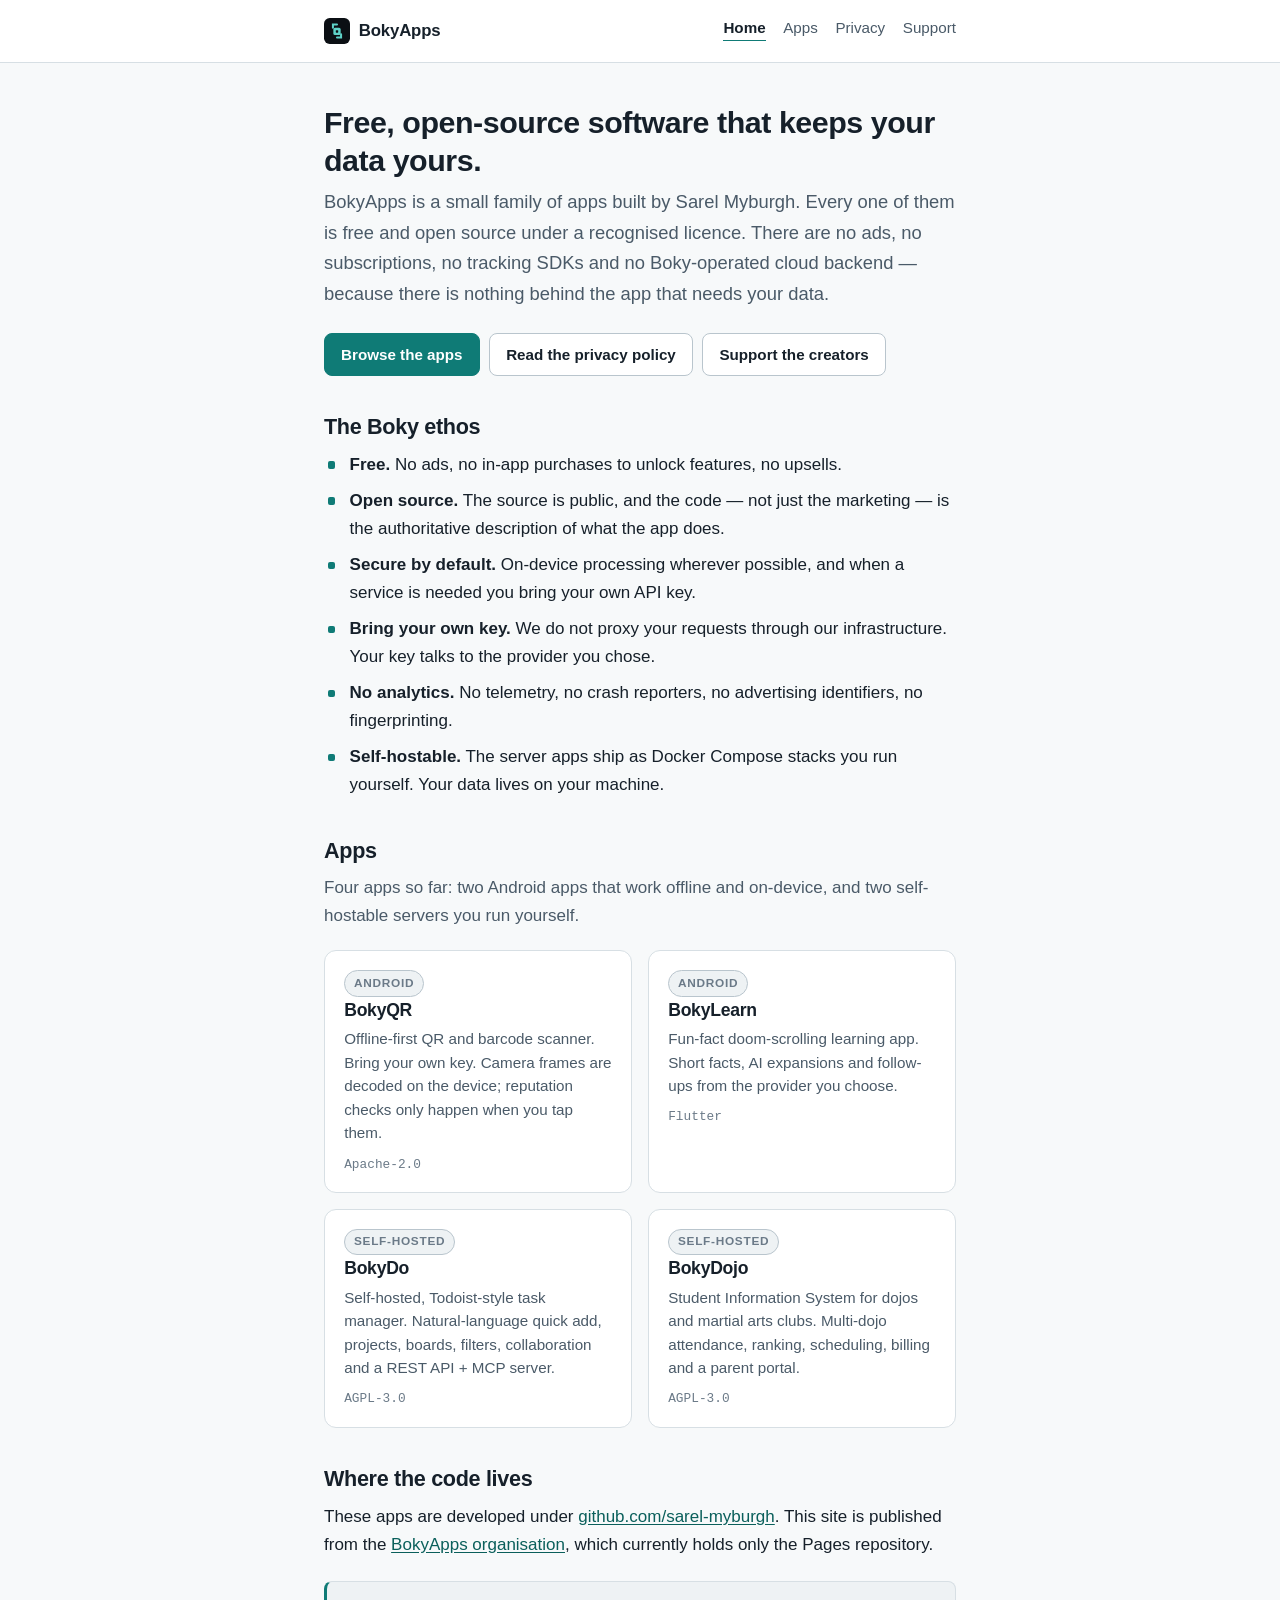
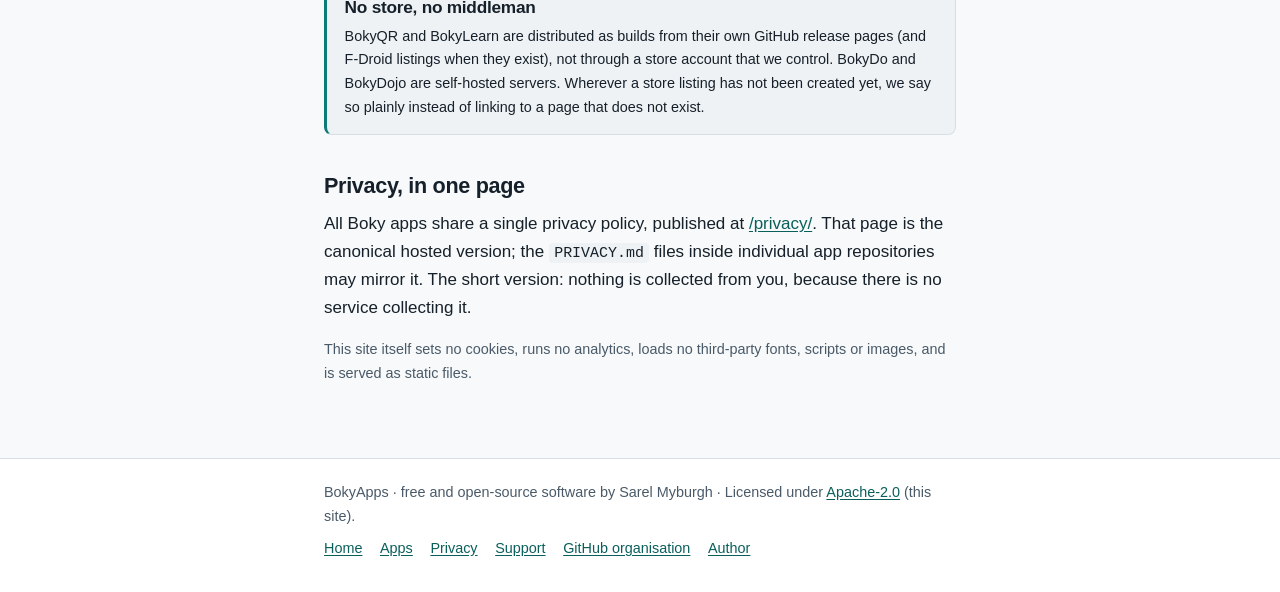
==== index.html @ 9769fcdb "Add Boky apps GitHub Pages site Static home for BokyQR, BokyDo, BokyLearn and BokyDojo: ethos landin" ====
<!DOCTYPE html>
<html lang="en">
<head>
<meta charset="utf-8">
<meta name="viewport" content="width=device-width, initial-scale=1">
<title>BokyApps — free, open-source apps with no ads and no tracking</title>
<meta name="description" content="BokyApps makes free, open-source, ad-free software: on-device Android apps and self-hostable servers. No ads, no tracking, bring your own key.">
<link rel="icon" href="/assets/favicon.svg" type="image/svg+xml">
<link rel="stylesheet" href="/assets/style.css">
</head>
<body>
<a class="skip-link" href="#main">Skip to main content</a>
<div class="page">

<header class="site-header">
  <div class="wrap">
    <a class="brand" href="/">
      <svg viewBox="0 0 64 64" aria-hidden="true" focusable="false">
        <rect width="64" height="64" rx="14" fill="#0b0f14"/>
        <g fill="none" stroke="#5fd3c9" stroke-width="5" stroke-linecap="round">
          <path d="M22 24V16h10"/><path d="M42 40v8H32"/>
        </g>
        <rect x="23" y="24" width="18" height="18" rx="4" fill="#5fd3c9"/>
        <rect x="29" y="30" width="6" height="6" rx="1.5" fill="#0b0f14"/>
      </svg>
      <span>BokyApps</span>
    </a>
    <nav class="nav" aria-label="Main">
      <ul>
        <li><a href="/" aria-current="page">Home</a></li>
        <li><a href="/#apps">Apps</a></li>
        <li><a href="/privacy/">Privacy</a></li>
        <li><a href="/support/">Support</a></li>
      </ul>
    </nav>
  </div>
</header>

<main id="main">
  <div class="wrap">

    <h1>Free, open-source software that keeps your data yours.</h1>
    <p class="lede">
      BokyApps is a small family of apps built by Sarel Myburgh. Every one of them is free
      and open source under a recognised licence. There are no ads, no subscriptions,
      no tracking SDKs and no Boky-operated cloud backend — because there is nothing
      behind the app that needs your data.
    </p>

    <div class="btn-row">
      <a class="btn btn-primary" href="#apps">Browse the apps</a>
      <a class="btn" href="/privacy/">Read the privacy policy</a>
      <a class="btn" href="/support/">Support the creators</a>
    </div>

    <h2 id="ethos">The Boky ethos</h2>
    <ul class="checklist">
      <li><strong>Free.</strong> No ads, no in-app purchases to unlock features, no upsells.</li>
      <li><strong>Open source.</strong> The source is public, and the code — not just the marketing — is the authoritative description of what the app does.</li>
      <li><strong>Secure by default.</strong> On-device processing wherever possible, and when a service is needed you bring your own API key.</li>
      <li><strong>Bring your own key.</strong> We do not proxy your requests through our infrastructure. Your key talks to the provider you chose.</li>
      <li><strong>No analytics.</strong> No telemetry, no crash reporters, no advertising identifiers, no fingerprinting.</li>
      <li><strong>Self-hostable.</strong> The server apps ship as Docker Compose stacks you run yourself. Your data lives on your machine.</li>
    </ul>

    <h2 id="apps">Apps</h2>
    <p class="muted">
      Four apps so far: two Android apps that work offline and on-device, and two
      self-hostable servers you run yourself.
    </p>

    <div class="card-grid">
      <a class="card" href="/apps/bokyqr/">
        <span class="pill">Android</span>
        <h3>BokyQR</h3>
        <p>Offline-first QR and barcode scanner. Bring your own key.
           Camera frames are decoded on the device; reputation checks only happen
           when you tap them.</p>
        <p class="meta">Apache-2.0</p>
      </a>

      <a class="card" href="/apps/bokylearn/">
        <span class="pill">Android</span>
        <h3>BokyLearn</h3>
        <p>Fun-fact doom-scrolling learning app. Short facts, AI expansions and
           follow-ups from the provider you choose.</p>
        <p class="meta">Flutter</p>
      </a>

      <a class="card" href="/apps/bokydo/">
        <span class="pill">Self-hosted</span>
        <h3>BokyDo</h3>
        <p>Self-hosted, Todoist-style task manager. Natural-language quick add,
           projects, boards, filters, collaboration and a REST API + MCP server.</p>
        <p class="meta">AGPL-3.0</p>
      </a>

      <a class="card" href="/apps/bokydojo/">
        <span class="pill">Self-hosted</span>
        <h3>BokyDojo</h3>
        <p>Student Information System for dojos and martial arts clubs.
           Multi-dojo attendance, ranking, scheduling, billing and a parent portal.</p>
        <p class="meta">AGPL-3.0</p>
      </a>
    </div>

    <h2>Where the code lives</h2>
    <p>
      These apps are developed under
      <a href="https://github.com/sarel-myburgh" rel="noopener">github.com/sarel-myburgh</a>.
      This site is published from the
      <a href="https://github.com/BokyApps/bokyapps.github.io" rel="noopener">BokyApps organisation</a>,
      which currently holds only the Pages repository.
    </p>

    <div class="note">
      <h3>No store, no middleman</h3>
      <p class="small">
        BokyQR and BokyLearn are distributed as builds from their own GitHub release
        pages (and F-Droid listings when they exist), not through a store account that
        we control. BokyDo and BokyDojo are self-hosted servers. Wherever a store
        listing has not been created yet, we say so plainly instead of linking to a
        page that does not exist.
      </p>
    </div>

    <h2>Privacy, in one page</h2>
    <p>
      All Boky apps share a single privacy policy, published at
      <a href="/privacy/">/privacy/</a>. That page is the canonical hosted version;
      the <code>PRIVACY.md</code> files inside individual app repositories may mirror
      it. The short version: nothing is collected from you, because there is no
      service collecting it.
    </p>
    <p class="small muted">
      This site itself sets no cookies, runs no analytics, loads no third-party
      fonts, scripts or images, and is served as static files.
    </p>

  </div>
</main>

<footer class="site-footer">
  <div class="wrap">
    <p>
      BokyApps &middot; free and open-source software by Sarel Myburgh &middot;
      Licensed under <a href="https://www.apache.org/licenses/LICENSE-2.0" rel="noopener">Apache-2.0</a> (this site).
    </p>
    <ul>
      <li><a href="/">Home</a></li>
      <li><a href="/#apps">Apps</a></li>
      <li><a href="/privacy/">Privacy</a></li>
      <li><a href="/support/">Support</a></li>
      <li><a href="https://github.com/BokyApps" rel="noopener">GitHub organisation</a></li>
      <li><a href="https://github.com/sarel-myburgh" rel="noopener">Author</a></li>
    </ul>
  </div>
</footer>

</div>
</body>
</html>
---- assets/style.css ----
/* ==========================================================================
   BokyApps — shared stylesheet
   Static, self-hosted, no external fonts / CDNs / trackers.
   Light mode first, dark mode via prefers-color-scheme.
   ========================================================================== */

/* --- Design tokens ------------------------------------------------------ */

:root {
  color-scheme: light dark;

  --bg:        #f7f9fa;
  --bg-soft:   #ffffff;
  --bg-inset:  #eef2f4;
  --fg:        #16202a;
  --fg-muted:  #4a5a68;
  --fg-faint:  #6b7a88;
  --border:    #d7dfe4;
  --border-strong: #b9c5cd;

  --accent:      #0f7b76;
  --accent-soft: #e2f1f0;
  --accent-fg:   #0a5f5b;

  --ph-bg:    #fdf6e3;
  --ph-border:#c9a227;
  --ph-fg:    #6b5310;

  --code-bg: #eef2f4;

  --maxw: 42rem;
  --radius: 12px;
  --radius-sm: 8px;

  --font: -apple-system, BlinkMacSystemFont, "Segoe UI", Roboto, "Helvetica Neue",
          Arial, "Noto Sans", sans-serif, "Apple Color Emoji", "Segoe UI Emoji";
  --mono: ui-monospace, SFMono-Regular, Menlo, Consolas, "Liberation Mono",
          "DejaVu Sans Mono", monospace;
}

@media (prefers-color-scheme: dark) {
  :root {
    --bg:        #0b0f14;
    --bg-soft:   #121820;
    --bg-inset:  #18202a;
    --fg:        #e6edf3;
    --fg-muted:  #a9b8c4;
    --fg-faint:  #8496a3;
    --border:    #253039;
    --border-strong: #35424e;

    --accent:      #5fd3c9;
    --accent-soft: #10302f;
    --accent-fg:   #8fe4dc;

    --ph-bg:    #241f10;
    --ph-border:#a98b2a;
    --ph-fg:    #e8cf82;

    --code-bg: #18202a;
  }
}

/* --- Reset -------------------------------------------------------------- */

*, *::before, *::after { box-sizing: border-box; }

html {
  -webkit-text-size-adjust: 100%;
  scroll-behavior: smooth;
}

@media (prefers-reduced-motion: reduce) {
  html { scroll-behavior: auto; }
  *, *::before, *::after { animation-duration: .01ms !important; transition-duration: .01ms !important; }
}

body {
  margin: 0;
  background: var(--bg);
  color: var(--fg);
  font-family: var(--font);
  font-size: 1.0625rem;
  line-height: 1.65;
  -webkit-font-smoothing: antialiased;
  text-rendering: optimizeLegibility;
}

img, svg { max-width: 100%; height: auto; }

/* --- Skip link ---------------------------------------------------------- */

.skip-link {
  position: absolute;
  left: -9999px;
  top: 0;
  background: var(--accent);
  color: var(--bg);
  padding: .6rem 1rem;
  border-radius: 0 0 var(--radius-sm) 0;
  z-index: 10;
  font-weight: 600;
}
.skip-link:focus { left: 0; }

/* --- Layout ------------------------------------------------------------- */

.wrap {
  max-width: var(--maxw);
  margin: 0 auto;
  padding: 0 1.25rem;
}

.page {
  display: flex;
  flex-direction: column;
  min-height: 100vh;
}

main { flex: 1 0 auto; padding: 2.5rem 0 3.5rem; }

/* --- Header / nav ------------------------------------------------------- */

.site-header {
  border-bottom: 1px solid var(--border);
  background: var(--bg-soft);
}

.site-header .wrap {
  display: flex;
  flex-wrap: wrap;
  align-items: center;
  justify-content: space-between;
  gap: .5rem 1rem;
  padding-top: .9rem;
  padding-bottom: .9rem;
}

.brand {
  display: inline-flex;
  align-items: center;
  gap: .55rem;
  font-weight: 700;
  font-size: 1.05rem;
  letter-spacing: -.01em;
  color: var(--fg);
  text-decoration: none;
}
.brand:hover { color: var(--accent); }
.brand svg { width: 26px; height: 26px; display: block; }

.nav ul {
  list-style: none;
  display: flex;
  flex-wrap: wrap;
  gap: .25rem 1.1rem;
  margin: 0;
  padding: 0;
}

.nav a {
  color: var(--fg-muted);
  text-decoration: none;
  font-size: .95rem;
  padding: .2rem 0;
  border-bottom: 1px solid transparent;
}
.nav a:hover { color: var(--accent); }
.nav a[aria-current="page"] {
  color: var(--fg);
  font-weight: 600;
  border-bottom-color: var(--accent);
}

/* Sub-navigation on app pages */
.appnav {
  margin: 2rem 0 0;
  padding: .75rem .9rem;
  background: var(--bg-inset);
  border: 1px solid var(--border);
  border-radius: var(--radius);
}
.appnav h2 {
  margin: 0 0 .4rem;
  font-size: .78rem;
  text-transform: uppercase;
  letter-spacing: .09em;
  color: var(--fg-faint);
}
.appnav ul {
  list-style: none;
  display: flex;
  flex-wrap: wrap;
  gap: .4rem 1.1rem;
  margin: 0;
  padding: 0;
}
.appnav a {
  color: var(--fg-muted);
  text-decoration: none;
  font-size: .92rem;
}
.appnav a:hover { color: var(--accent); text-decoration: underline; }
.appnav a[aria-current="page"] { color: var(--fg); font-weight: 600; }

/* --- Typography --------------------------------------------------------- */

h1, h2, h3, h4 {
  line-height: 1.25;
  letter-spacing: -.015em;
  color: var(--fg);
}

h1 { font-size: 1.9rem; margin: 0 0 .5rem; }
h2 { font-size: 1.35rem; margin: 2.4rem 0 .6rem; }
h3 { font-size: 1.08rem; margin: 1.6rem 0 .4rem; }
h4 { font-size: .97rem; margin: 1.2rem 0 .3rem; }

p, ul, ol, dl { margin: 0 0 1rem; }
li { margin-bottom: .35rem; }
li:last-child { margin-bottom: 0; }

.lede {
  font-size: 1.15rem;
  color: var(--fg-muted);
  margin-bottom: 1.5rem;
}

.muted { color: var(--fg-muted); }
.small { font-size: .9rem; }

a {
  color: var(--accent-fg);
  text-decoration: underline;
  text-underline-offset: 2px;
}
a:hover { text-decoration-thickness: 2px; }

:focus-visible {
  outline: 2px solid var(--accent);
  outline-offset: 2px;
  border-radius: 3px;
}

code, kbd, samp {
  font-family: var(--mono);
  font-size: .88em;
  background: var(--code-bg);
  padding: .12em .35em;
  border-radius: 4px;
  word-break: break-word;
}

hr {
  border: 0;
  border-top: 1px solid var(--border);
  margin: 2.5rem 0;
}

/* --- Buttons / pills ---------------------------------------------------- */

.btn-row {
  display: flex;
  flex-wrap: wrap;
  gap: .6rem;
  margin: 1.5rem 0 0;
}

.btn {
  display: inline-block;
  padding: .5rem 1rem;
  border-radius: var(--radius-sm);
  border: 1px solid var(--border-strong);
  background: var(--bg-soft);
  color: var(--fg);
  font-size: .95rem;
  font-weight: 600;
  text-decoration: none;
}
.btn:hover { border-color: var(--accent); color: var(--accent-fg); }

.btn-primary {
  background: var(--accent);
  border-color: var(--accent);
  color: #06201f;
}
.btn-primary:hover {
  color: #06201f;
  filter: brightness(1.08);
}
@media (prefers-color-scheme: light) {
  .btn-primary { color: #ffffff; }
  .btn-primary:hover { color: #ffffff; }
}

.pill {
  display: inline-block;
  font-size: .74rem;
  font-weight: 700;
  letter-spacing: .06em;
  text-transform: uppercase;
  padding: .15rem .55rem;
  border-radius: 999px;
  border: 1px solid var(--border-strong);
  color: var(--fg-faint);
  background: var(--bg-inset);
  vertical-align: middle;
}
.pill-accent {
  color: var(--accent-fg);
  border-color: var(--accent);
  background: var(--accent-soft);
}

/* --- Cards -------------------------------------------------------------- */

.card-grid {
  display: grid;
  grid-template-columns: 1fr;
  gap: 1rem;
  margin: 1.25rem 0 0;
}
@media (min-width: 34rem) {
  .card-grid { grid-template-columns: 1fr 1fr; }
}

.card {
  display: block;
  background: var(--bg-soft);
  border: 1px solid var(--border);
  border-radius: var(--radius);
  padding: 1.1rem 1.2rem;
  text-decoration: none;
  color: inherit;
}
a.card:hover {
  border-color: var(--accent);
  box-shadow: 0 1px 0 var(--accent);
}
.card h3 {
  margin: .15rem 0 .1rem;
  font-size: 1.1rem;
}
.card h3 a { color: inherit; text-decoration: none; }
.card p {
  margin: .35rem 0 0;
  color: var(--fg-muted);
  font-size: .95rem;
  line-height: 1.55;
}
.card .meta {
  margin: .6rem 0 0;
  font-size: .8rem;
  color: var(--fg-faint);
  font-family: var(--mono);
}

.plain-card {
  background: var(--bg-soft);
  border: 1px solid var(--border);
  border-radius: var(--radius);
  padding: 1.1rem 1.2rem;
}
.plain-card h3 { margin-top: 0; }

/* --- Feature list ------------------------------------------------------- */

.checklist { list-style: none; padding: 0; }
.checklist li {
  position: relative;
  padding-left: 1.6rem;
  margin-bottom: .5rem;
}
.checklist li::before {
  content: "";
  position: absolute;
  left: .25rem;
  top: .62em;
  width: .45rem;
  height: .45rem;
  border-radius: 2px;
  background: var(--accent);
}

/* --- Tables ------------------------------------------------------------- */

.table-scroll {
  overflow-x: auto;
  margin: 0 0 1rem;
  border: 1px solid var(--border);
  border-radius: var(--radius);
  -webkit-overflow-scrolling: touch;
}

table {
  border-collapse: collapse;
  width: 100%;
  min-width: 26rem;
  font-size: .93rem;
}

caption {
  caption-side: top;
  text-align: left;
  padding: .7rem .85rem;
  color: var(--fg-faint);
  font-size: .85rem;
}

th, td {
  text-align: left;
  vertical-align: top;
  padding: .6rem .85rem;
  border-bottom: 1px solid var(--border);
}
thead th {
  background: var(--bg-inset);
  font-size: .78rem;
  text-transform: uppercase;
  letter-spacing: .07em;
  color: var(--fg-faint);
  white-space: nowrap;
}
tbody tr:last-child td { border-bottom: 0; }

/* --- Notes / callouts --------------------------------------------------- */

.note {
  background: var(--bg-inset);
  border: 1px solid var(--border);
  border-left: 3px solid var(--accent);
  border-radius: var(--radius-sm);
  padding: .9rem 1.1rem;
  margin: 1.4rem 0;
  font-size: .96rem;
}
.note > :last-child { margin-bottom: 0; }
.note h3, .note h4 { margin-top: 0; }

/* --- Placeholders ------------------------------------------------------- */

.placeholder {
  display: block;
  font-family: var(--mono);
  font-size: .9rem;
  color: var(--ph-fg);
  background: var(--ph-bg);
  border: 1px dashed var(--ph-border);
  border-radius: var(--radius-sm);
  padding: .55rem .8rem;
  margin: .5rem 0 0;
  word-break: break-all;
}

.tag-placeholder {
  display: inline-block;
  font-size: .62rem;
  font-weight: 700;
  letter-spacing: .1em;
  text-transform: uppercase;
  color: var(--ph-fg);
  background: var(--ph-bg);
  border: 1px dashed var(--ph-border);
  border-radius: 4px;
  padding: 0 .35rem;
  margin-left: .4rem;
  vertical-align: .12em;
}

.support-grid {
  display: grid;
  grid-template-columns: 1fr;
  gap: 1rem;
  margin: 1.25rem 0 0;
}
@media (min-width: 34rem) {
  .support-grid { grid-template-columns: 1fr 1fr; }
}

.support-item {
  background: var(--bg-soft);
  border: 1px solid var(--border);
  border-radius: var(--radius);
  padding: 1rem 1.1rem;
}
.support-item h3 { margin: 0 0 .2rem; font-size: 1rem; }
.support-item p { margin: .2rem 0 0; font-size: .9rem; color: var(--fg-muted); }

/* --- Footer ------------------------------------------------------------- */

.site-footer {
  border-top: 1px solid var(--border);
  background: var(--bg-soft);
  font-size: .9rem;
  color: var(--fg-muted);
}
.site-footer .wrap {
  padding-top: 1.4rem;
  padding-bottom: 1.6rem;
}
.site-footer ul {
  list-style: none;
  display: flex;
  flex-wrap: wrap;
  gap: .3rem 1.1rem;
  margin: .5rem 0 0;
  padding: 0;
}
.site-footer p { margin: 0; }

.repo-note {
  font-family: var(--mono);
  font-size: .85rem;
  color: var(--fg-faint);
  word-break: break-all;
}
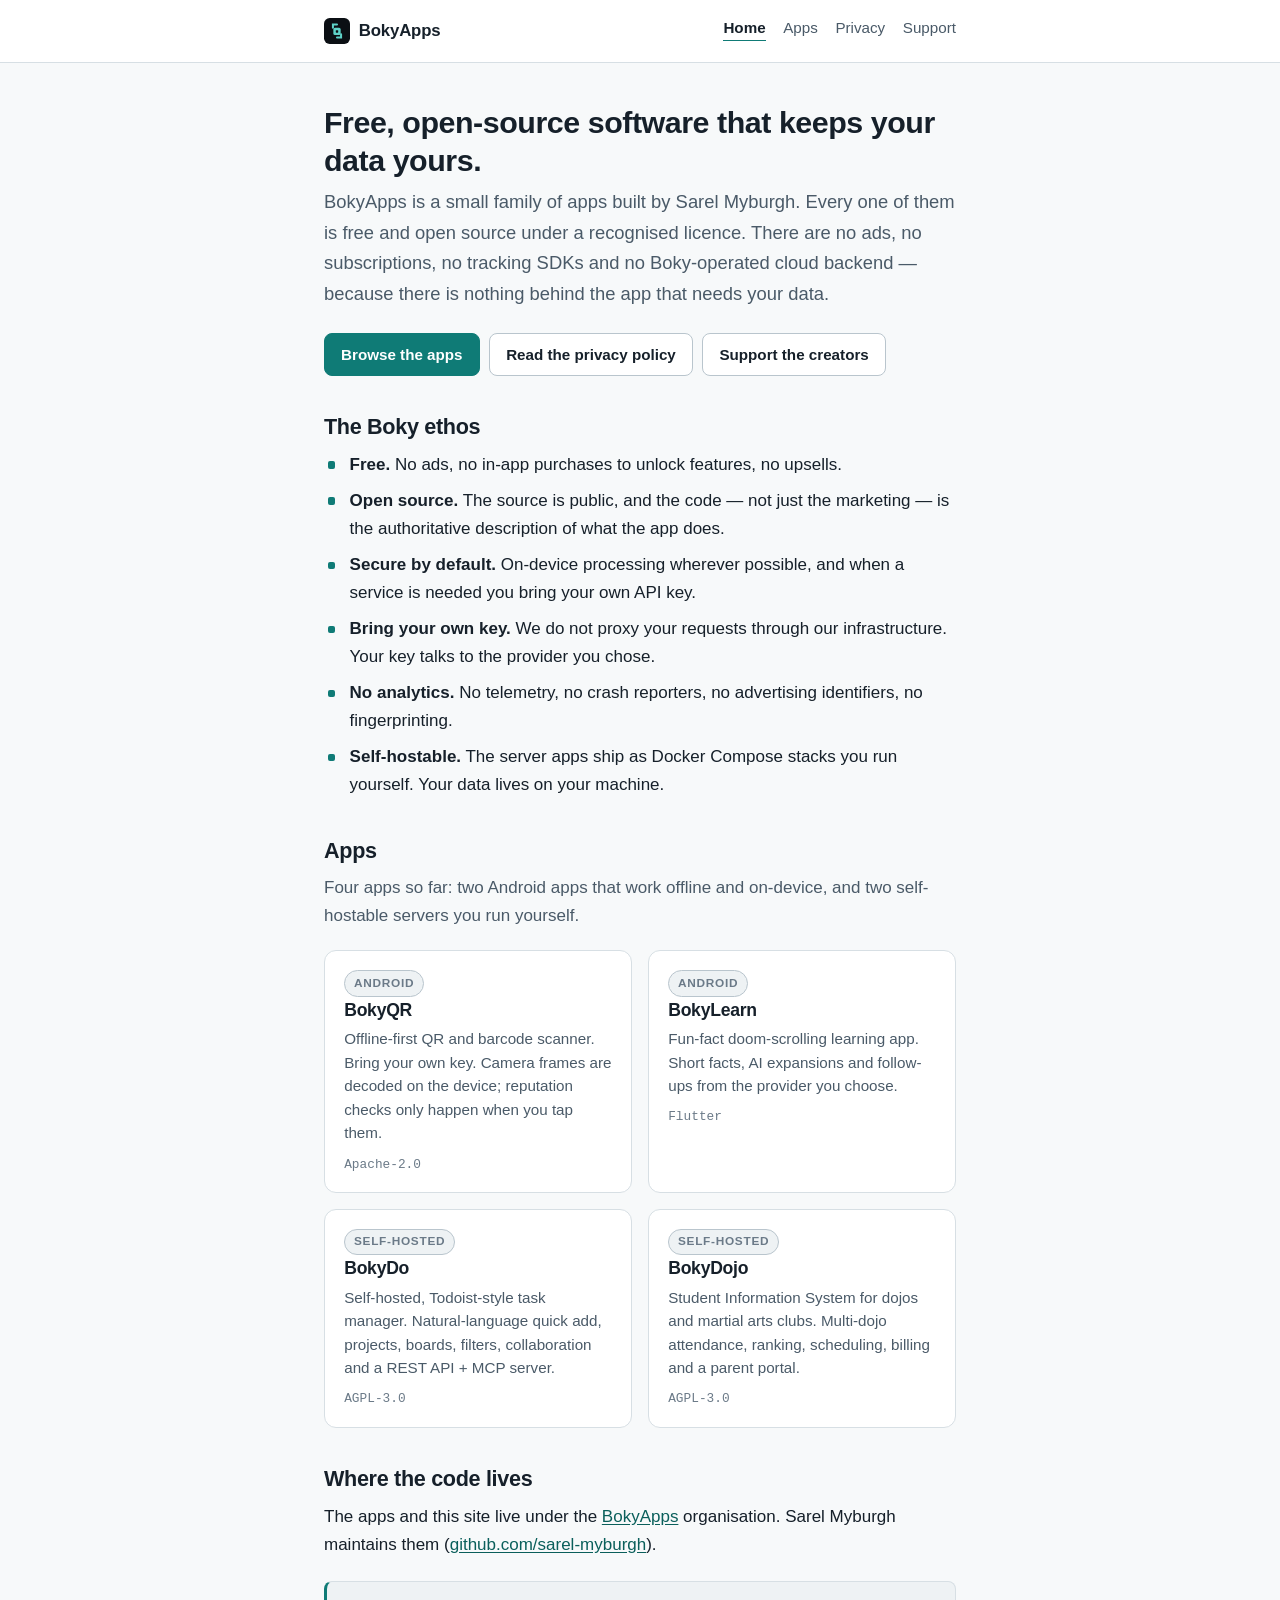
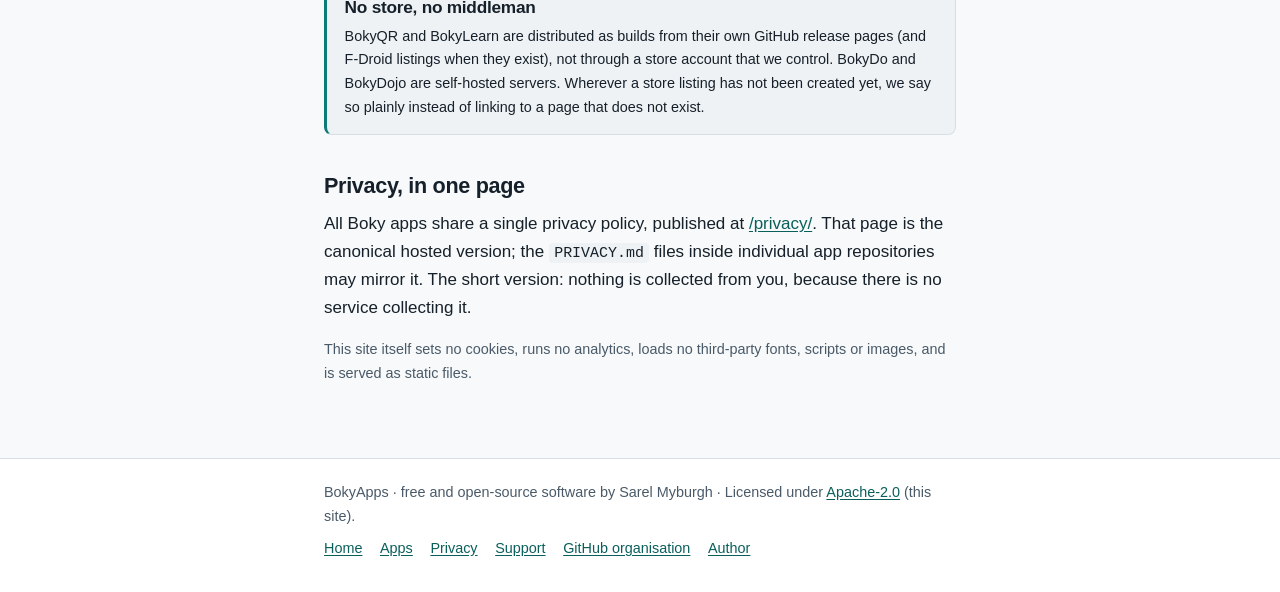
==== commit 69261cfc: "Rename BokyLearn links and fill Ko-fi on support Point GitHub links at BokyApps/BokyLearn after the " ====
--- a/index.html
+++ b/index.html
@@ -106,11 +106,10 @@
 
     <h2>Where the code lives</h2>
     <p>
-      These apps are developed under
-      <a href="https://github.com/sarel-myburgh" rel="noopener">github.com/sarel-myburgh</a>.
-      This site is published from the
-      <a href="https://github.com/BokyApps/bokyapps.github.io" rel="noopener">BokyApps organisation</a>,
-      which currently holds only the Pages repository.
+      The apps and this site live under the
+      <a href="https://github.com/BokyApps" rel="noopener">BokyApps</a> organisation.
+      Sarel Myburgh maintains them
+      (<a href="https://github.com/sarel-myburgh" rel="noopener">github.com/sarel-myburgh</a>).
     </p>
 
     <div class="note">
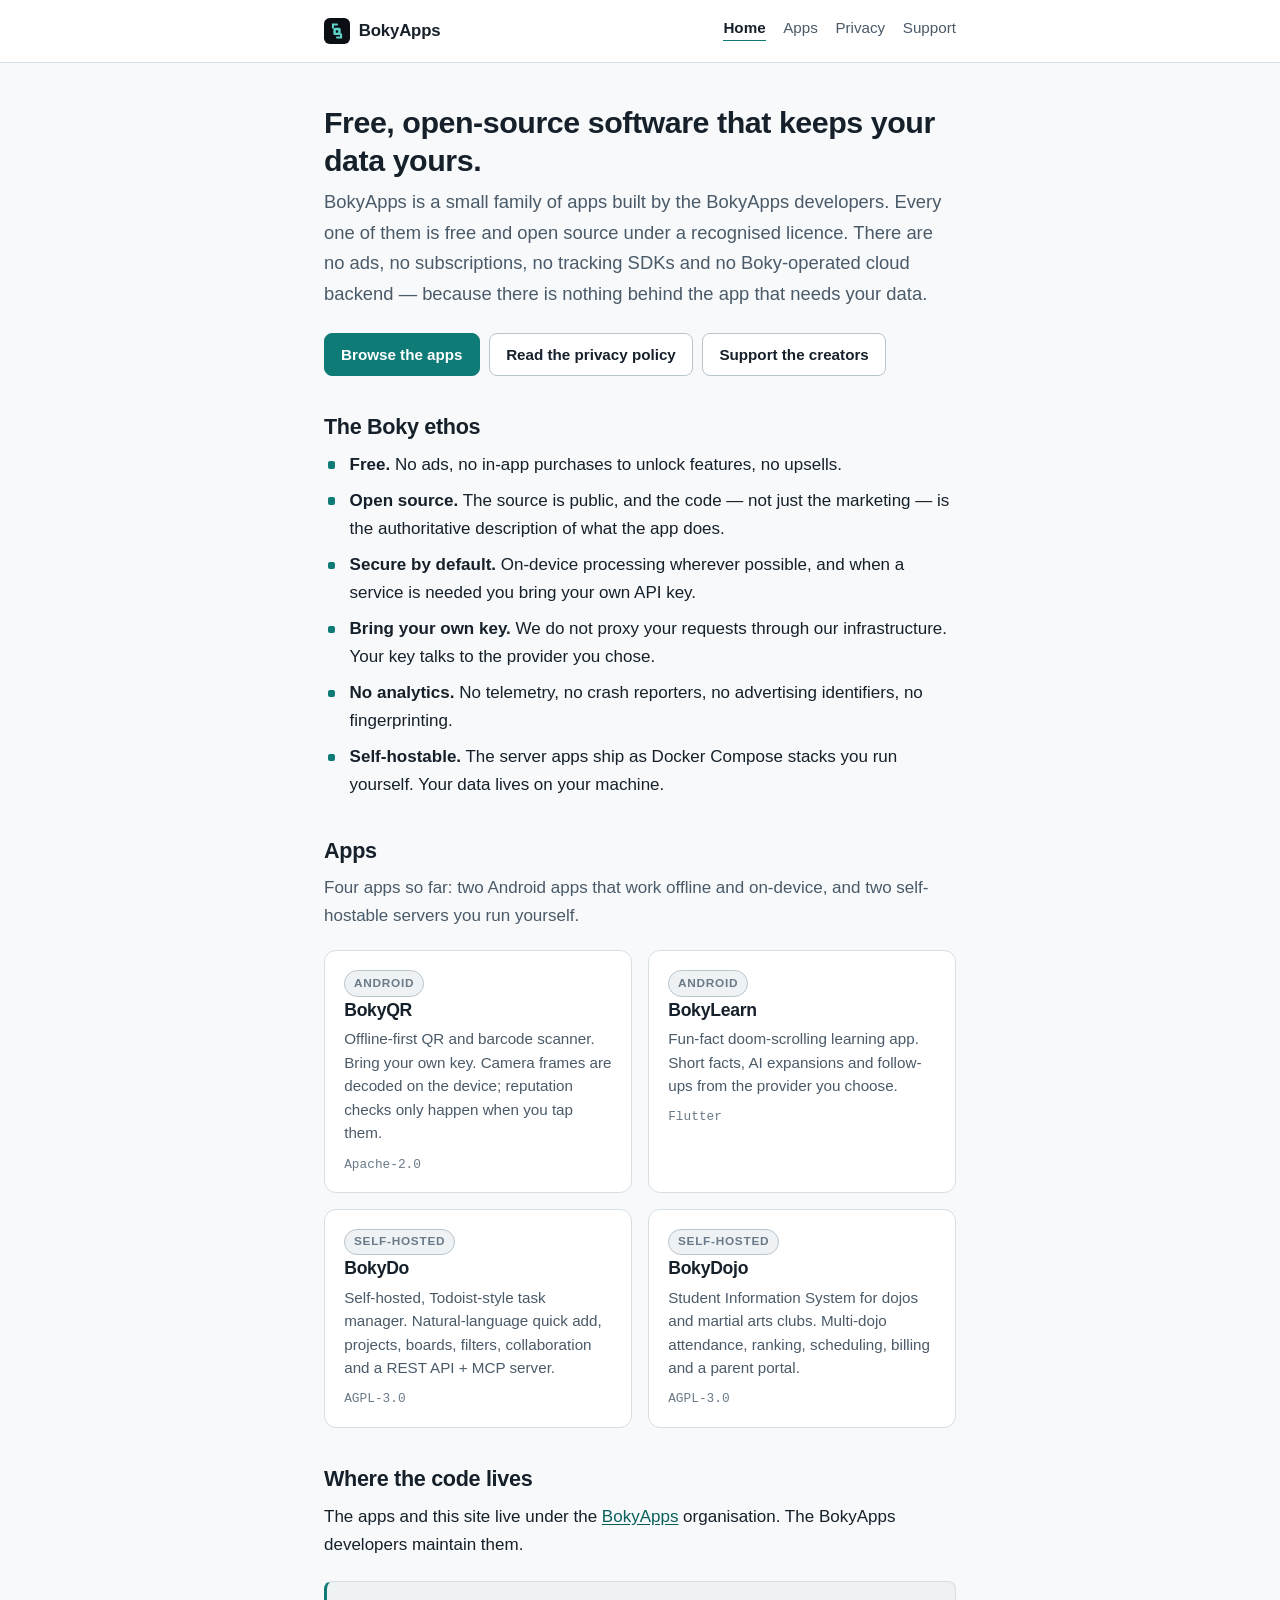
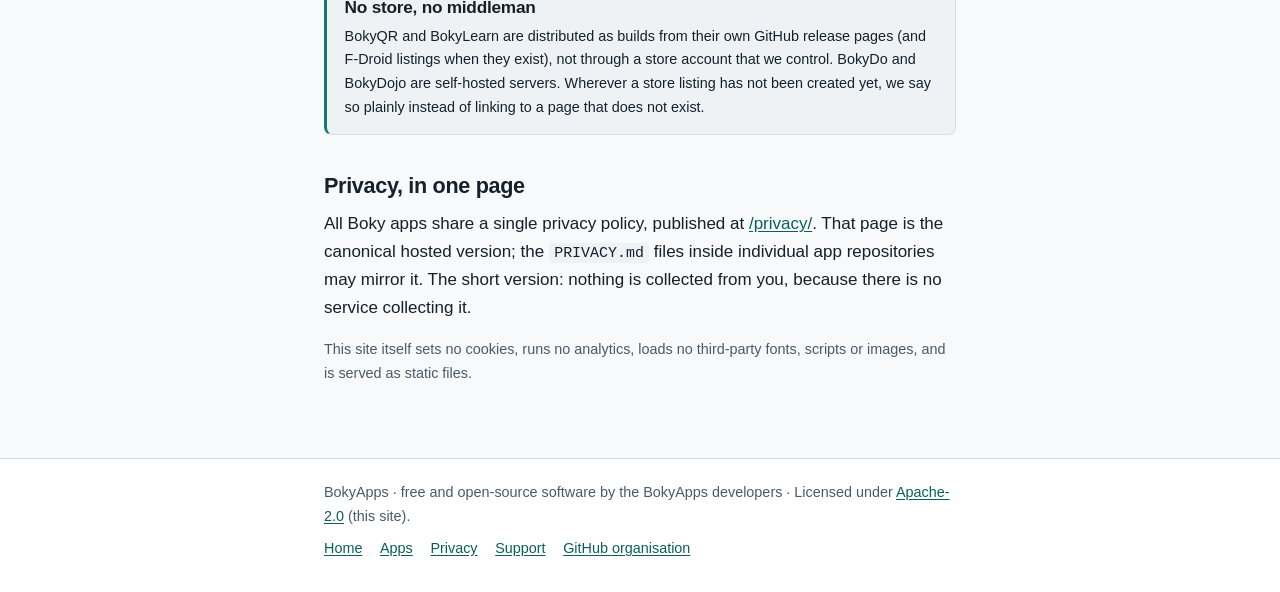
==== commit 4bb76481: "chore: remove personal name, attribute site to BokyApps" ====
--- a/index.html
+++ b/index.html
@@ -41,7 +41,7 @@
 
     <h1>Free, open-source software that keeps your data yours.</h1>
     <p class="lede">
-      BokyApps is a small family of apps built by Sarel Myburgh. Every one of them is free
+      BokyApps is a small family of apps built by the BokyApps developers. Every one of them is free
       and open source under a recognised licence. There are no ads, no subscriptions,
       no tracking SDKs and no Boky-operated cloud backend — because there is nothing
       behind the app that needs your data.
@@ -108,8 +108,7 @@
     <p>
       The apps and this site live under the
       <a href="https://github.com/BokyApps" rel="noopener">BokyApps</a> organisation.
-      Sarel Myburgh maintains them
-      (<a href="https://github.com/sarel-myburgh" rel="noopener">github.com/sarel-myburgh</a>).
+      The BokyApps developers maintain them.
     </p>
 
     <div class="note">
@@ -142,7 +141,7 @@
 <footer class="site-footer">
   <div class="wrap">
     <p>
-      BokyApps &middot; free and open-source software by Sarel Myburgh &middot;
+      BokyApps &middot; free and open-source software by the BokyApps developers &middot;
       Licensed under <a href="https://www.apache.org/licenses/LICENSE-2.0" rel="noopener">Apache-2.0</a> (this site).
     </p>
     <ul>
@@ -151,7 +150,6 @@
       <li><a href="/privacy/">Privacy</a></li>
       <li><a href="/support/">Support</a></li>
       <li><a href="https://github.com/BokyApps" rel="noopener">GitHub organisation</a></li>
-      <li><a href="https://github.com/sarel-myburgh" rel="noopener">Author</a></li>
     </ul>
   </div>
 </footer>
--- a/assets/style.css
+++ b/assets/style.css
@@ -514,3 +514,46 @@
   color: var(--fg-faint);
   word-break: break-all;
 }
+
+.addr-row {
+  display: flex;
+  flex-wrap: wrap;
+  align-items: stretch;
+  gap: .5rem;
+  margin: .65rem 0 0;
+}
+code.addr {
+  flex: 1 1 12rem;
+  display: block;
+  font-family: var(--mono);
+  font-size: .82rem;
+  color: var(--fg);
+  background: var(--bg-inset);
+  border: 1px solid var(--border);
+  border-radius: var(--radius-sm);
+  padding: .55rem .8rem;
+  word-break: break-all;
+}
+.copy-btn {
+  flex: 0 0 auto;
+  font: inherit;
+  font-size: .85rem;
+  font-weight: 600;
+  color: var(--accent-fg);
+  background: var(--accent-soft);
+  border: 1px solid var(--border-strong);
+  border-radius: var(--radius-sm);
+  padding: .45rem .85rem;
+  cursor: pointer;
+}
+.copy-btn:hover { border-color: var(--accent); }
+.copy-btn:focus-visible {
+  outline: 2px solid var(--accent);
+  outline-offset: 2px;
+}
+.support-item .small {
+  margin: .35rem 0 0;
+  font-size: .8rem;
+  color: var(--fg-faint);
+  min-height: 1.1em;
+}
